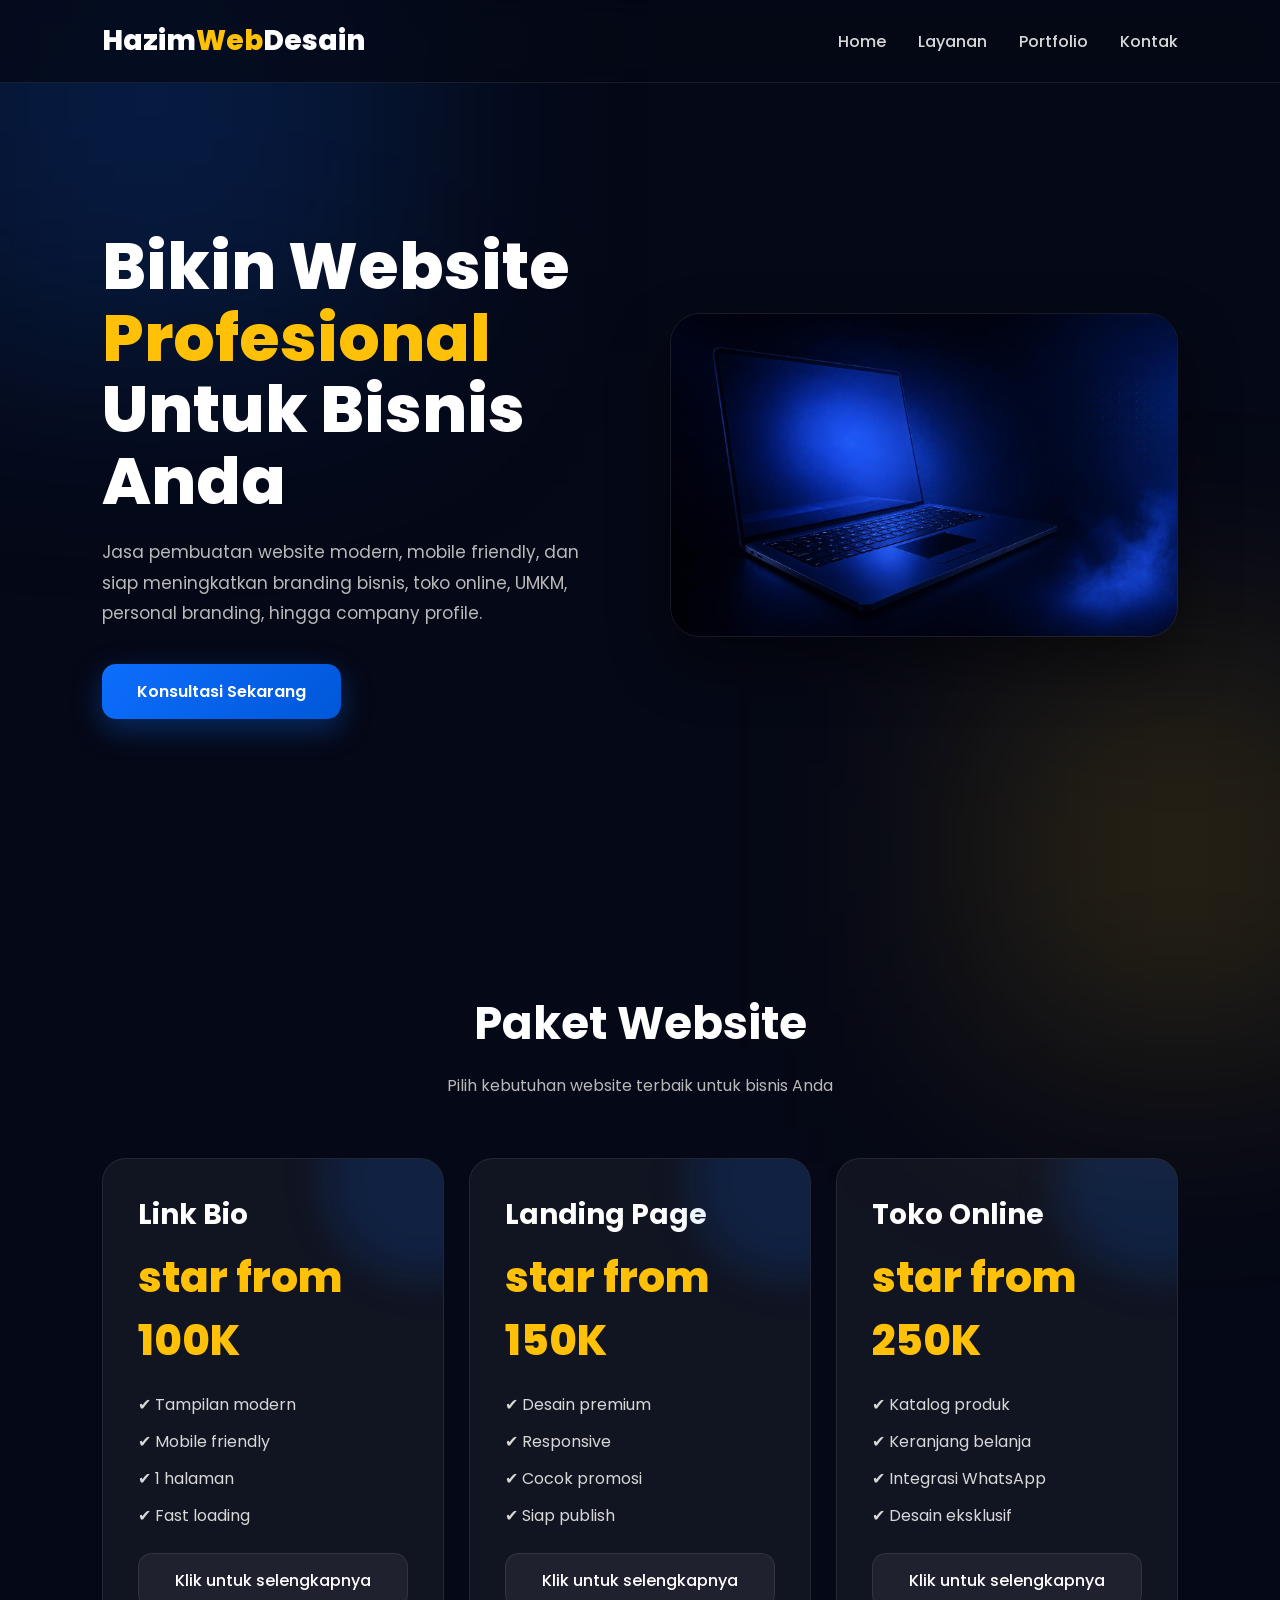
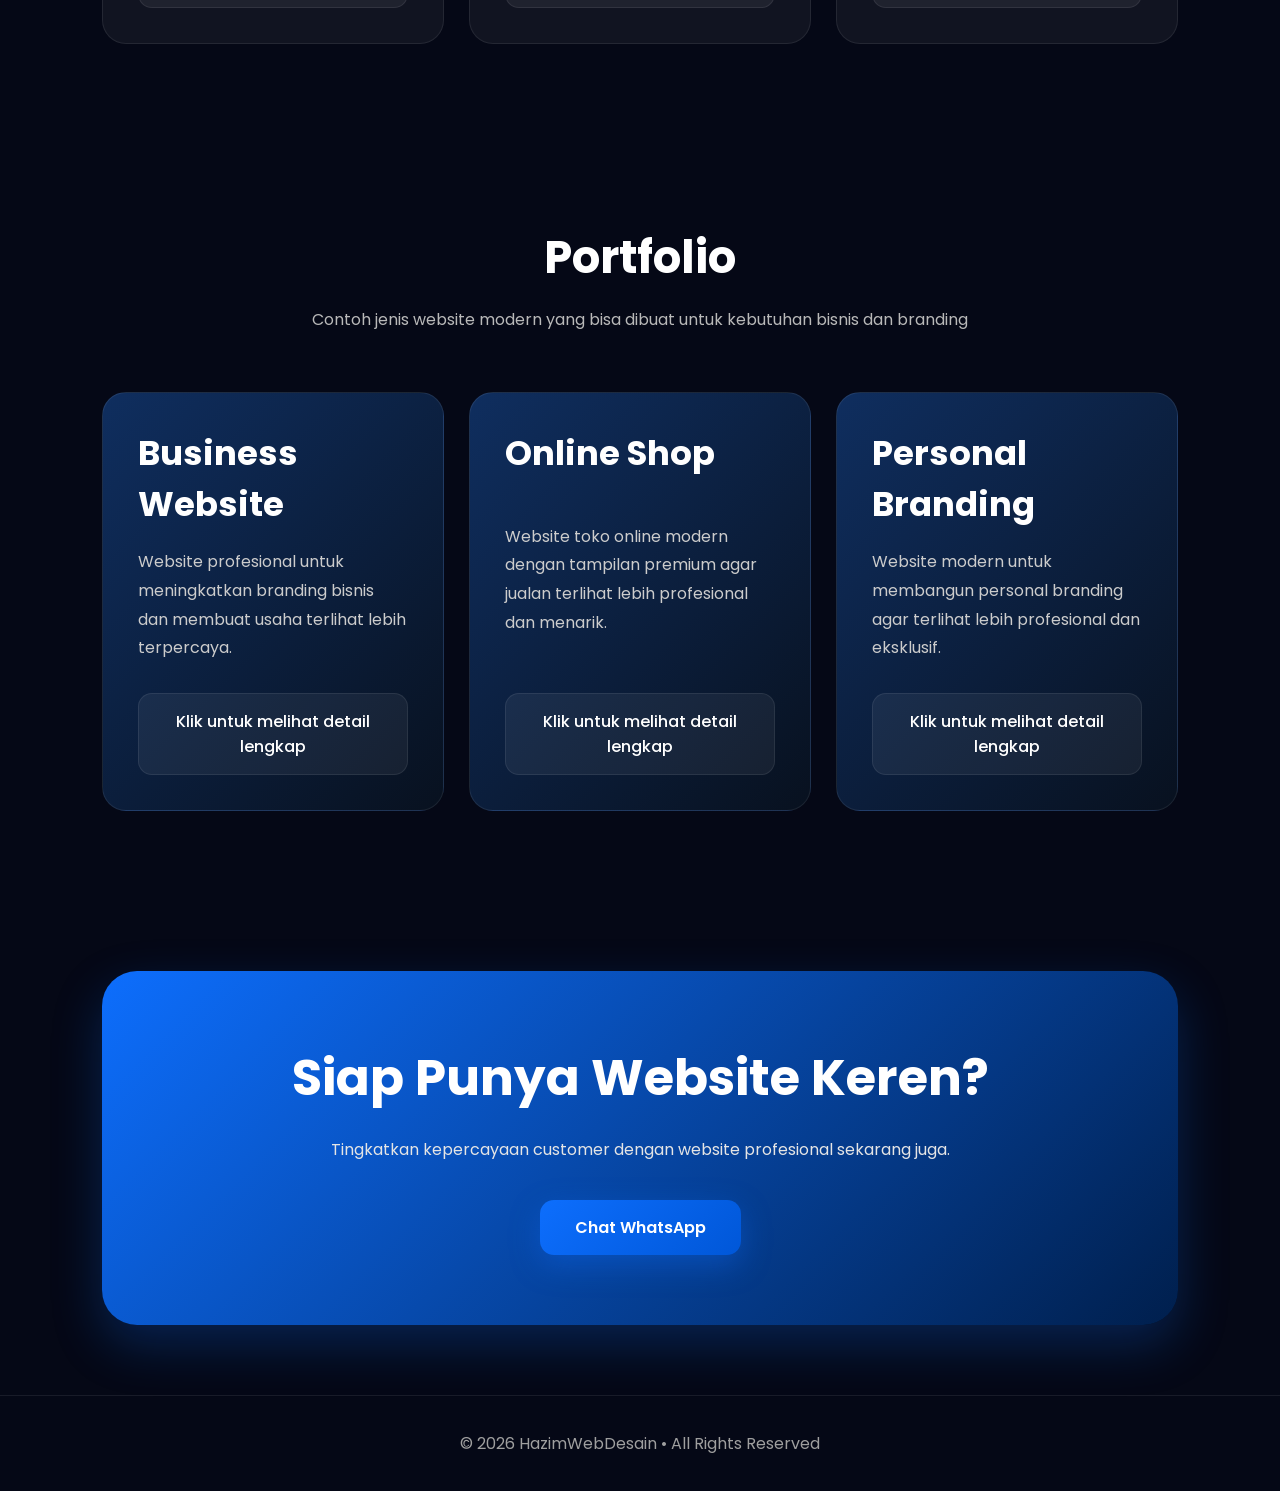
==== home.html @ 8bc40816 "Rename index.html to home.html" ====
<!DOCTYPE html>
<html lang="id">
<head>
  <meta charset="UTF-8">
  <meta name="viewport" content="width=device-width, initial-scale=1.0">
  <title>Hazim Web Desain</title>

  <link rel="preconnect" href="https://fonts.googleapis.com">
  <link href="https://fonts.googleapis.com/css2?family=Poppins:wght@300;400;500;600;700;800&display=swap" rel="stylesheet">

  <style>

    *{
      margin:0;
      padding:0;
      box-sizing:border-box;
      font-family:'Poppins',sans-serif;
      scroll-behavior:smooth;
    }

    body{
      background:#050816;
      color:white;
      overflow-x:hidden;
    }

    body::before{
      content:'';
      position:fixed;
      width:500px;
      height:500px;
      background:#0d6efd30;
      filter:blur(120px);
      top:-150px;
      left:-100px;
      z-index:-1;
    }

    body::after{
      content:'';
      position:fixed;
      width:400px;
      height:400px;
      background:#ffc10725;
      filter:blur(120px);
      bottom:-150px;
      right:-100px;
      z-index:-1;
    }

    header{
      width:100%;
      padding:20px 8%;
      display:flex;
      justify-content:space-between;
      align-items:center;
      position:fixed;
      top:0;
      left:0;
      background:rgba(5,8,22,.75);
      backdrop-filter:blur(12px);
      border-bottom:1px solid rgba(255,255,255,.08);
      z-index:999;
    }

    .logo{
      font-size:28px;
      font-weight:800;
      color:white;
    }

    .logo span{
      color:#ffc107;
    }

    nav a{
      color:#d8d8d8;
      text-decoration:none;
      margin-left:28px;
      font-weight:500;
      transition:.3s;
    }

    nav a:hover{
      color:#ffc107;
    }

    .hero{
      min-height:100vh;
      display:flex;
      align-items:center;
      justify-content:space-between;
      padding:130px 8% 80px;
      gap:60px;
      flex-wrap:wrap;
    }

    .hero-text{
      flex:1;
      min-width:300px;
    }

    .hero-text h1{
      font-size:65px;
      line-height:1.1;
      margin-bottom:20px;
      font-weight:800;
    }

    .hero-text h1 span{
      color:#ffc107;
    }

    .hero-text p{
      color:#b9b9b9;
      font-size:17px;
      line-height:1.8;
      margin-bottom:35px;
      max-width:650px;
    }

    .btn{
      display:inline-block;
      padding:15px 35px;
      background:linear-gradient(135deg,#0d6efd,#0057d8);
      border-radius:14px;
      color:white;
      text-decoration:none;
      font-weight:600;
      transition:.3s;
      box-shadow:0 10px 30px rgba(13,110,253,.35);
    }

    .btn:hover{
      transform:translateY(-4px);
    }

    .hero-image{
      flex:1;
      min-width:300px;
      display:flex;
      justify-content:center;
    }

    .hero-photo{
      width:100%;
      display:flex;
      justify-content:center;
    }

    .hero-photo img{
      width:100%;
      max-width:520px;
      border-radius:30px;
      object-fit:cover;
      box-shadow:0 25px 60px rgba(0,0,0,.45);
      border:1px solid rgba(255,255,255,.08);
      transition:.4s;
    }

    .hero-photo img:hover{
      transform:translateY(-8px) scale(1.02);
    }

    section{
      padding:90px 8%;
    }

    .section-title{
      text-align:center;
      margin-bottom:60px;
    }

    .section-title h2{
      font-size:45px;
      margin-bottom:15px;
    }

    .section-title p{
      color:#b9b9b9;
    }

    .cards{
      display:grid;
      grid-template-columns:repeat(auto-fit,minmax(260px,1fr));
      gap:25px;
    }

    .card{
      background:rgba(255,255,255,.05);
      border:1px solid rgba(255,255,255,.08);
      border-radius:24px;
      padding:35px;
      transition:.3s;
      position:relative;
      overflow:hidden;
    }

    .card::before{
      content:'';
      position:absolute;
      width:200px;
      height:200px;
      background:#0d6efd25;
      border-radius:50%;
      top:-80px;
      right:-80px;
      filter:blur(20px);
    }

    .card:hover{
      transform:translateY(-8px);
      border-color:#0d6efd;
    }

    .card h3{
      font-size:28px;
      margin-bottom:10px;
    }

    .price{
      font-size:42px;
      color:#ffc107;
      font-weight:800;
      margin-bottom:20px;
    }

    .card ul{
      list-style:none;
    }

    .card ul li{
      margin-bottom:12px;
      color:#d8d8d8;
    }

    .detail-btn{
      margin-top:25px;
      padding:14px;
      text-align:center;
      border-radius:14px;
      background:rgba(255,255,255,.06);
      border:1px solid rgba(255,255,255,.08);
      color:#ffffff;
      cursor:pointer;
      transition:.3s;
      font-weight:500;
    }

    .detail-btn:hover{
      background:#0d6efd;
      transform:translateY(-3px);
    }

    .portfolio{
      display:grid;
      grid-template-columns:repeat(auto-fit,minmax(320px,1fr));
      gap:25px;
    }

    .portfolio-box{
      border-radius:24px;
      overflow:hidden;
      background:linear-gradient(135deg,#0f2e5f,#08111f);
      border:1px solid rgba(255,255,255,.08);
      position:relative;
      padding:35px;
      transition:.3s;
      cursor:pointer;
    }

    .portfolio-box:hover{
      transform:translateY(-8px);
      border-color:#0d6efd;
    }

    .portfolio-box h3{
      font-size:34px;
      margin-bottom:18px;
    }

    .portfolio-box p{
      color:#ccc;
      line-height:1.8;
      font-size:16px;
    }

    .big-box{
      min-height:340px;
      display:flex;
      flex-direction:column;
      justify-content:space-between;
    }

    .detail-portfolio{
      margin-top:30px;
      padding:15px;
      border-radius:14px;
      background:rgba(255,255,255,.06);
      border:1px solid rgba(255,255,255,.08);
      text-align:center;
      transition:.3s;
      font-weight:500;
    }

    .portfolio-box:hover .detail-portfolio{
      background:#0d6efd;
    }

    .cta{
      text-align:center;
      background:linear-gradient(135deg,#0d6efd,#001f4d);
      border-radius:35px;
      padding:70px 30px;
      margin:70px 8%;
      box-shadow:0 20px 50px rgba(13,110,253,.25);
    }

    .cta h2{
      font-size:50px;
      margin-bottom:20px;
    }

    .cta p{
      color:#e5e5e5;
      margin-bottom:35px;
      line-height:1.8;
    }

    footer{
      padding:35px 8%;
      text-align:center;
      border-top:1px solid rgba(255,255,255,.08);
      color:#9f9f9f;
    }

    /* POPUP */

    .popup{
      position:fixed;
      top:0;
      left:0;
      width:100%;
      height:100%;
      background:rgba(0,0,0,.45);
      backdrop-filter:blur(10px);
      display:none;
      align-items:center;
      justify-content:center;
      padding:20px;
      z-index:99999;
    }

    .popup-box{
      width:100%;
      max-width:650px;
      background:#08111f;
      border:1px solid rgba(255,255,255,.08);
      border-radius:30px;
      padding:40px;
      position:relative;
      animation:popupShow .3s ease;
      max-height:85vh;
      overflow-y:auto;
    }

    @keyframes popupShow{
      from{
        opacity:0;
        transform:scale(.8);
      }

      to{
        opacity:1;
        transform:scale(1);
      }
    }

    .popup-box h2{
      font-size:38px;
      margin-bottom:20px;
    }

    .popup-box p{
      color:#d6d6d6;
      line-height:2;
      margin-bottom:35px;
      white-space:pre-line;
    }

    .close-popup{
      position:absolute;
      top:18px;
      right:25px;
      font-size:35px;
      cursor:pointer;
      color:white;
    }

    @media(max-width:900px){

      .hero{
        padding-top:120px;
      }

      .hero-text h1{
        font-size:48px;
      }

      nav{
        display:none;
      }

      .cta h2{
        font-size:35px;
      }

    }

  </style>
</head>

<body>

<header>

  <div class="logo">
    Hazim<span>Web</span>Desain
  </div>

  <nav>
    <a href="#">Home</a>
    <a href="#layanan">Layanan</a>
    <a href="#portfolio">Portfolio</a>
    <a href="#contact">Kontak</a>
  </nav>

</header>

<section class="hero">

  <div class="hero-text">

    <h1>
      Bikin Website <span>Profesional</span> Untuk Bisnis Anda
    </h1>

    <p>
      Jasa pembuatan website modern, mobile friendly,
      dan siap meningkatkan branding bisnis, toko online,
      UMKM, personal branding, hingga company profile.
    </p>

    <a href="https://wa.me/6287841232441" class="btn">
      Konsultasi Sekarang
    </a>

  </div>

  <div class="hero-image">

    <div class="hero-photo">

      <img src="gambar2.jpg">

    </div>

  </div>

</section>

<section id="layanan">

  <div class="section-title">
    <h2>Paket Website</h2>
    <p>Pilih kebutuhan website terbaik untuk bisnis Anda</p>
  </div>

  <div class="cards">

    <div class="card">
      <h3>Link Bio</h3>
      <div class="price">star from 100K</div>

      <ul>
        <li>✔ Tampilan modern</li>
        <li>✔ Mobile friendly</li>
        <li>✔ 1 halaman</li>
        <li>✔ Fast loading</li>
      </ul>

      <div 
        class="detail-btn"
        onclick="openPackage(
          'Paket Link Bio',
          'Paket ini cocok untuk content creator, jualan online, dan personal branding.\n\nYang didapatkan:\n✔ Website premium modern\n✔ Integrasi WhatsApp\n✔ Tombol sosial media\n✔ Responsive semua perangkat\n✔ Desain clean profesional\n✔ Siap digunakan untuk promosi'
        )"
      >
        Klik untuk selengkapnya
      </div>

    </div>

    <div class="card">
      <h3>Landing Page</h3>
      <div class="price">star from 150K</div>

      <ul>
        <li>✔ Desain premium</li>
        <li>✔ Responsive</li>
        <li>✔ Cocok promosi</li>
        <li>✔ Siap publish</li>
      </ul>

      <div 
        class="detail-btn"
        onclick="openPackage(
          'Paket Landing Page',
          'Landing page profesional untuk promosi bisnis maupun jasa.\n\nYang didapatkan:\n✔ Desain eksklusif\n✔ Animasi modern\n✔ Tombol WhatsApp langsung\n✔ Responsive mobile\n✔ Tampilan premium\n✔ Cocok meningkatkan branding'
        )"
      >
        Klik untuk selengkapnya
      </div>

    </div>

    <div class="card">
      <h3>Toko Online</h3>
      <div class="price">star from 250K</div>

      <ul>
        <li>✔ Katalog produk</li>
        <li>✔ Keranjang belanja</li>
        <li>✔ Integrasi WhatsApp</li>
        <li>✔ Desain eksklusif</li>
      </ul>

      <div 
        class="detail-btn"
        onclick="openPackage(
          'Paket Toko Online',
          'Website toko online modern untuk meningkatkan penjualan bisnis.\n\nYang didapatkan:\n✔ Katalog produk premium\n✔ Keranjang belanja\n✔ Integrasi WhatsApp\n✔ Mobile friendly\n✔ Tampilan profesional\n✔ Cocok untuk semua jenis jualan'
        )"
      >
        Klik untuk selengkapnya
      </div>

    </div>

  </div>

</section>

<section id="portfolio">

  <div class="section-title">
    <h2>Portfolio</h2>
    <p>Contoh jenis website modern yang bisa dibuat untuk kebutuhan bisnis dan branding</p>
  </div>

  <div class="portfolio">

    <div 
      class="portfolio-box big-box"
      onclick="openPopup(
        'Business Website',
        'Business Website adalah website profesional untuk perusahaan, UMKM, jasa, maupun bisnis pribadi agar terlihat lebih terpercaya dan modern di mata customer.\n\nYang didapatkan:\n✔ Tampilan premium dan elegan\n✔ Halaman profil bisnis profesional\n✔ Informasi layanan lengkap\n✔ Tombol WhatsApp langsung\n✔ Mobile friendly semua perangkat\n✔ Loading cepat dan modern\n✔ Meningkatkan branding bisnis\n✔ Membuat bisnis terlihat lebih terpercaya\n\nCocok untuk:\n• Jasa\n• UMKM\n• Perusahaan\n• Agency\n• Freelancer profesional'
      )"
    >
      <h3>Business Website</h3>

      <p>
        Website profesional untuk meningkatkan branding bisnis dan membuat usaha terlihat lebih terpercaya.
      </p>

      <div class="detail-portfolio">
        Klik untuk melihat detail lengkap
      </div>

    </div>

    <div 
      class="portfolio-box big-box"
      onclick="openPopup(
        'Online Shop',
        'Online Shop Website adalah website toko online modern untuk menjual produk secara profesional langsung melalui website sendiri.\n\nYang didapatkan:\n✔ Katalog produk modern\n✔ Tampilan premium dan elegan\n✔ Integrasi WhatsApp otomatis\n✔ Halaman detail produk\n✔ Mobile friendly\n✔ Desain profesional\n✔ Keranjang belanja modern\n✔ Tampilan lebih meyakinkan dibanding jualan biasa\n✔ Cocok untuk meningkatkan penjualan online\n\nCocok untuk:\n• Fashion\n• Skincare\n• Elektronik\n• Makanan\n• Produk digital\n• Semua jenis jualan online'
      )"
    >
      <h3>Online Shop</h3>

      <p>
        Website toko online modern dengan tampilan premium agar jualan terlihat lebih profesional dan menarik.
      </p>

      <div class="detail-portfolio">
        Klik untuk melihat detail lengkap
      </div>

    </div>

    <div 
      class="portfolio-box big-box"
      onclick="openPopup(
        'Personal Branding',
        'Personal Branding Website adalah website khusus untuk membangun identitas profesional dan meningkatkan kepercayaan audience atau client.\n\nYang didapatkan:\n✔ Desain aesthetic modern\n✔ Profil profesional premium\n✔ Showcase skill dan karya\n✔ Integrasi sosial media\n✔ Tampilan clean dan elegan\n✔ Responsive semua perangkat\n✔ Tombol kontak langsung\n✔ Meningkatkan personal branding\n✔ Membantu terlihat lebih profesional\n\nCocok untuk:\n• Content Creator\n• Freelancer\n• Influencer\n• Editor\n• Designer\n• Programmer\n• Public figure'
      )"
    >
      <h3>Personal Branding</h3>

      <p>
        Website modern untuk membangun personal branding agar terlihat lebih profesional dan eksklusif.
      </p>

      <div class="detail-portfolio">
        Klik untuk melihat detail lengkap
      </div>

    </div>

  </div>

</section>

<div class="cta" id="contact">

  <h2>Siap Punya Website Keren?</h2>

  <p>
    Tingkatkan kepercayaan customer dengan website profesional sekarang juga.
  </p>

  <a href="https://wa.me/6287841232441" class="btn">
    Chat WhatsApp
  </a>

</div>

<footer>
  © 2026 HazimWebDesain • All Rights Reserved
</footer>

<!-- POPUP -->

<div class="popup" id="popup">

  <div class="popup-box">

    <span class="close-popup" onclick="closePopup()">&times;</span>

    <h2 id="popup-title"></h2>

    <p id="popup-text"></p>

    <a 
      id="popup-btn"
      href="#"
      target="_blank"
      class="btn"
    >
      Chat Sekarang
    </a>

  </div>

</div>

<!-- MUSIK -->

<audio autoplay loop>
  <source src="https://files.catbox.moe/8q6m6m.mp3" type="audio/mp3">
</audio>

<!-- SCRIPT -->

<script>

  const popup = document.getElementById("popup");
  const popupTitle = document.getElementById("popup-title");
  const popupText = document.getElementById("popup-text");
  const popupBtn = document.getElementById("popup-btn");

  function openPopup(title, text){

    popup.style.display = "flex";

    popupTitle.innerText = title;
    popupText.innerText = text;

    popupBtn.href =
      "https://wa.me/6287841232441?text=Halo,%20saya%20ingin%20bertanya%20tentang%20website.";

  }

  function openPackage(title, text){

    popup.style.display = "flex";

    popupTitle.innerText = title;
    popupText.innerText = text;

    popupBtn.href =
      "https://wa.me/6287841232441?text=Halo,%20saya%20ingin%20bertanya%20tentang%20paket%20website.";

  }

  function closePopup(){
    popup.style.display = "none";
  }

</script>

</body>
</html>
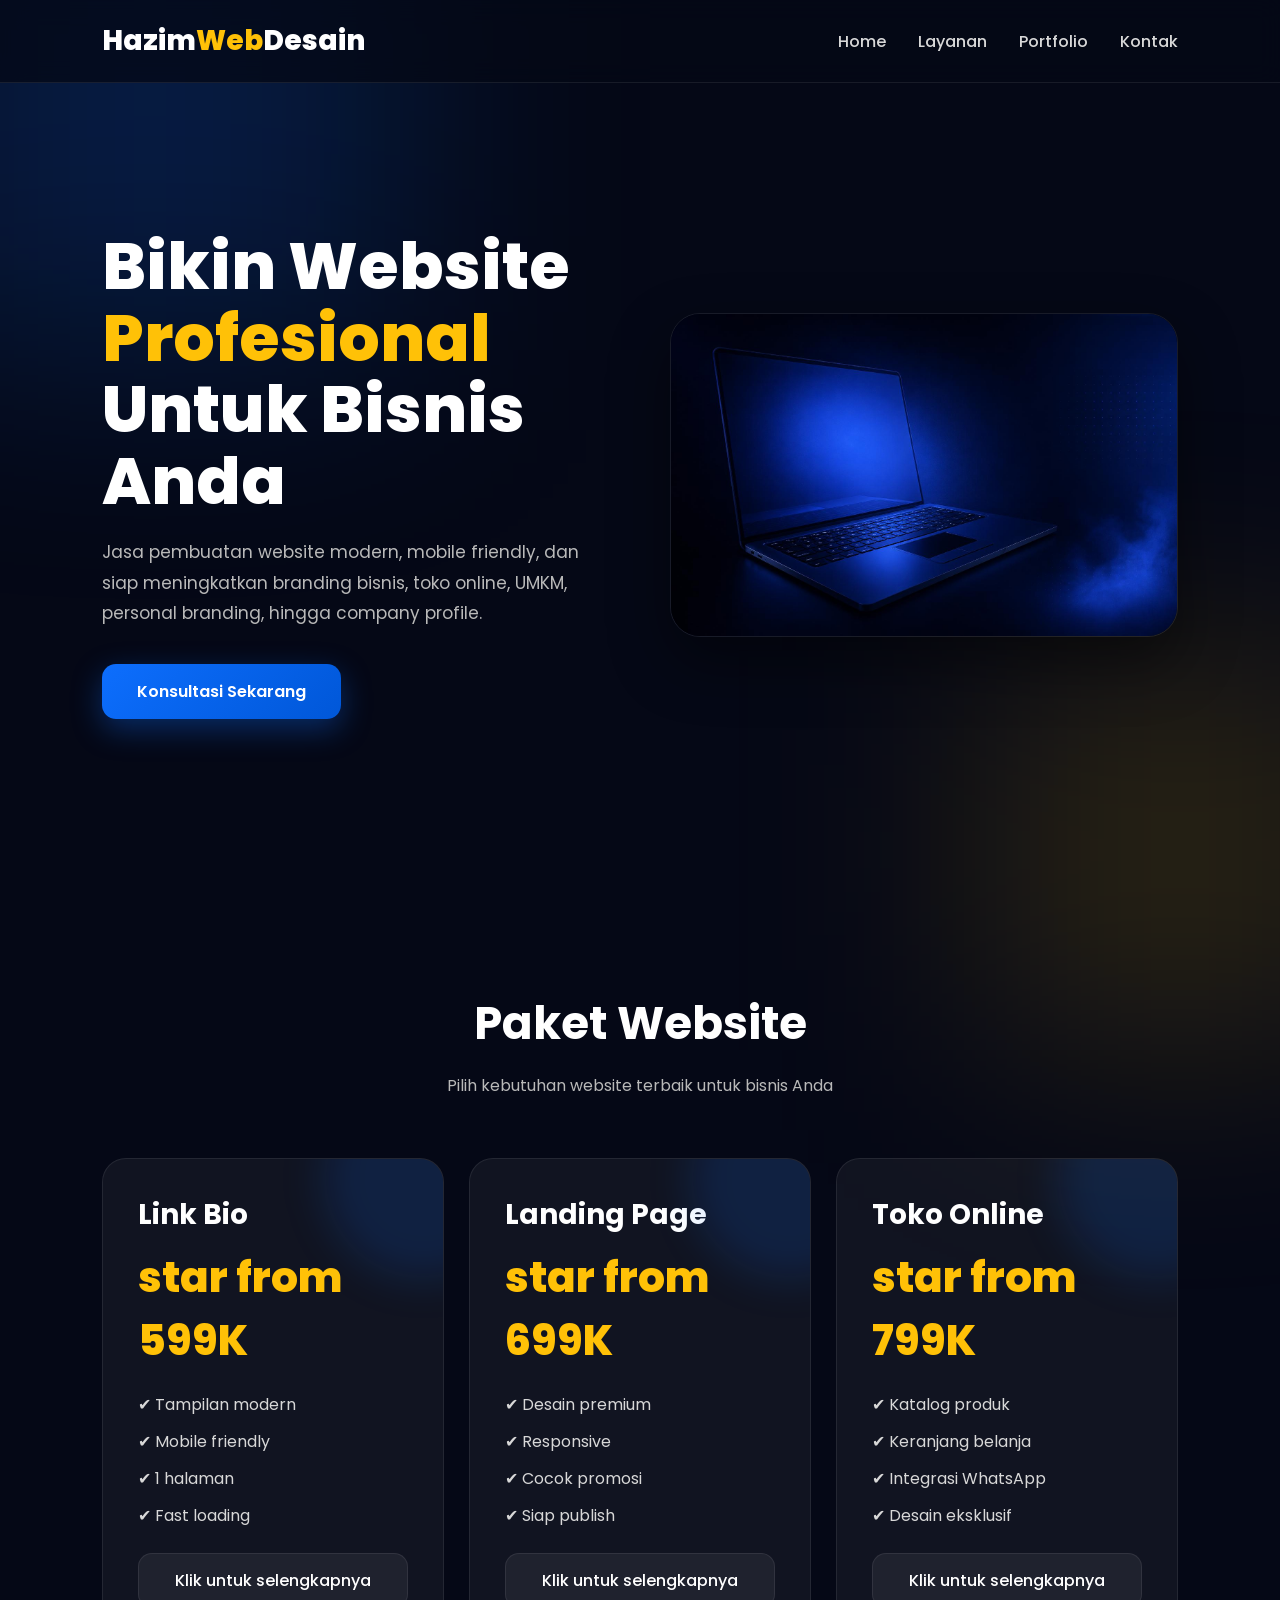
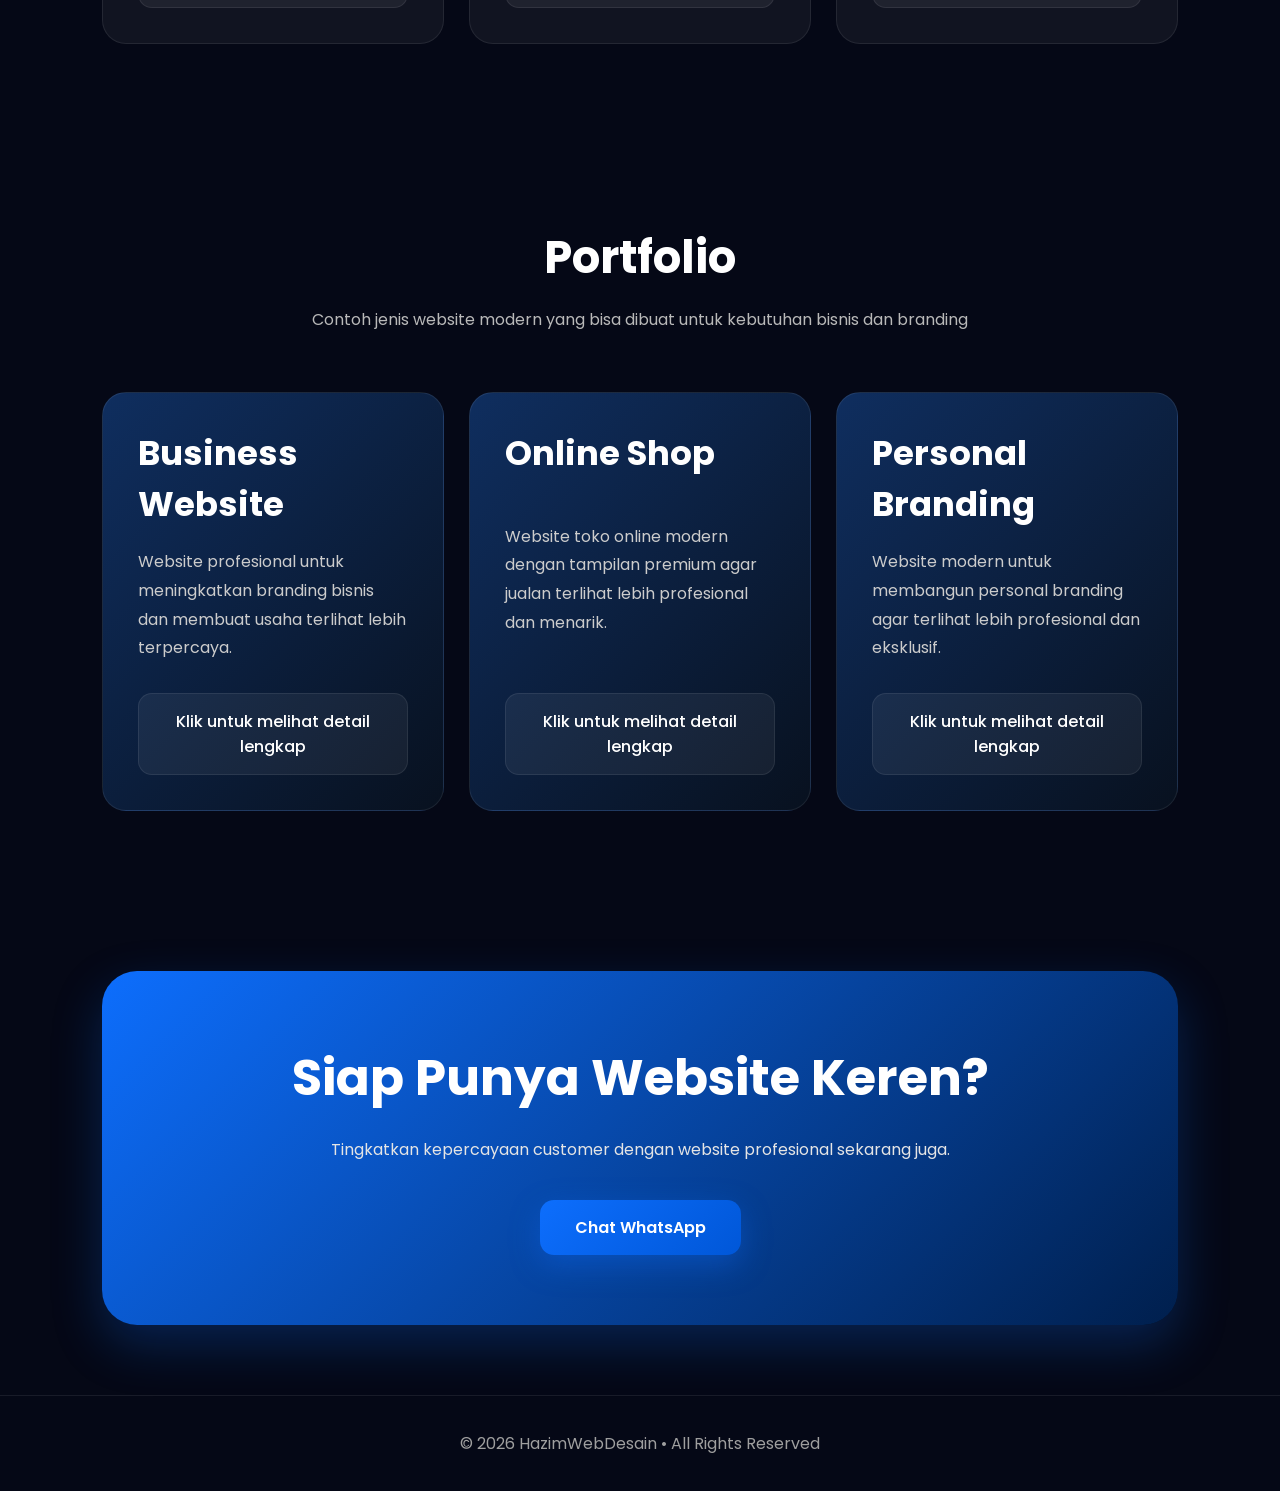
==== commit f2c5a91e: "Update home.html" ====
--- a/home.html
+++ b/home.html
@@ -480,7 +480,7 @@
 
     <div class="card">
       <h3>Link Bio</h3>
-      <div class="price">star from 100K</div>
+      <div class="price">star from 599K</div>
 
       <ul>
         <li>✔ Tampilan modern</li>
@@ -503,7 +503,7 @@
 
     <div class="card">
       <h3>Landing Page</h3>
-      <div class="price">star from 150K</div>
+      <div class="price">star from 699K</div>
 
       <ul>
         <li>✔ Desain premium</li>
@@ -526,7 +526,7 @@
 
     <div class="card">
       <h3>Toko Online</h3>
-      <div class="price">star from 250K</div>
+      <div class="price">star from 799K</div>
 
       <ul>
         <li>✔ Katalog produk</li>
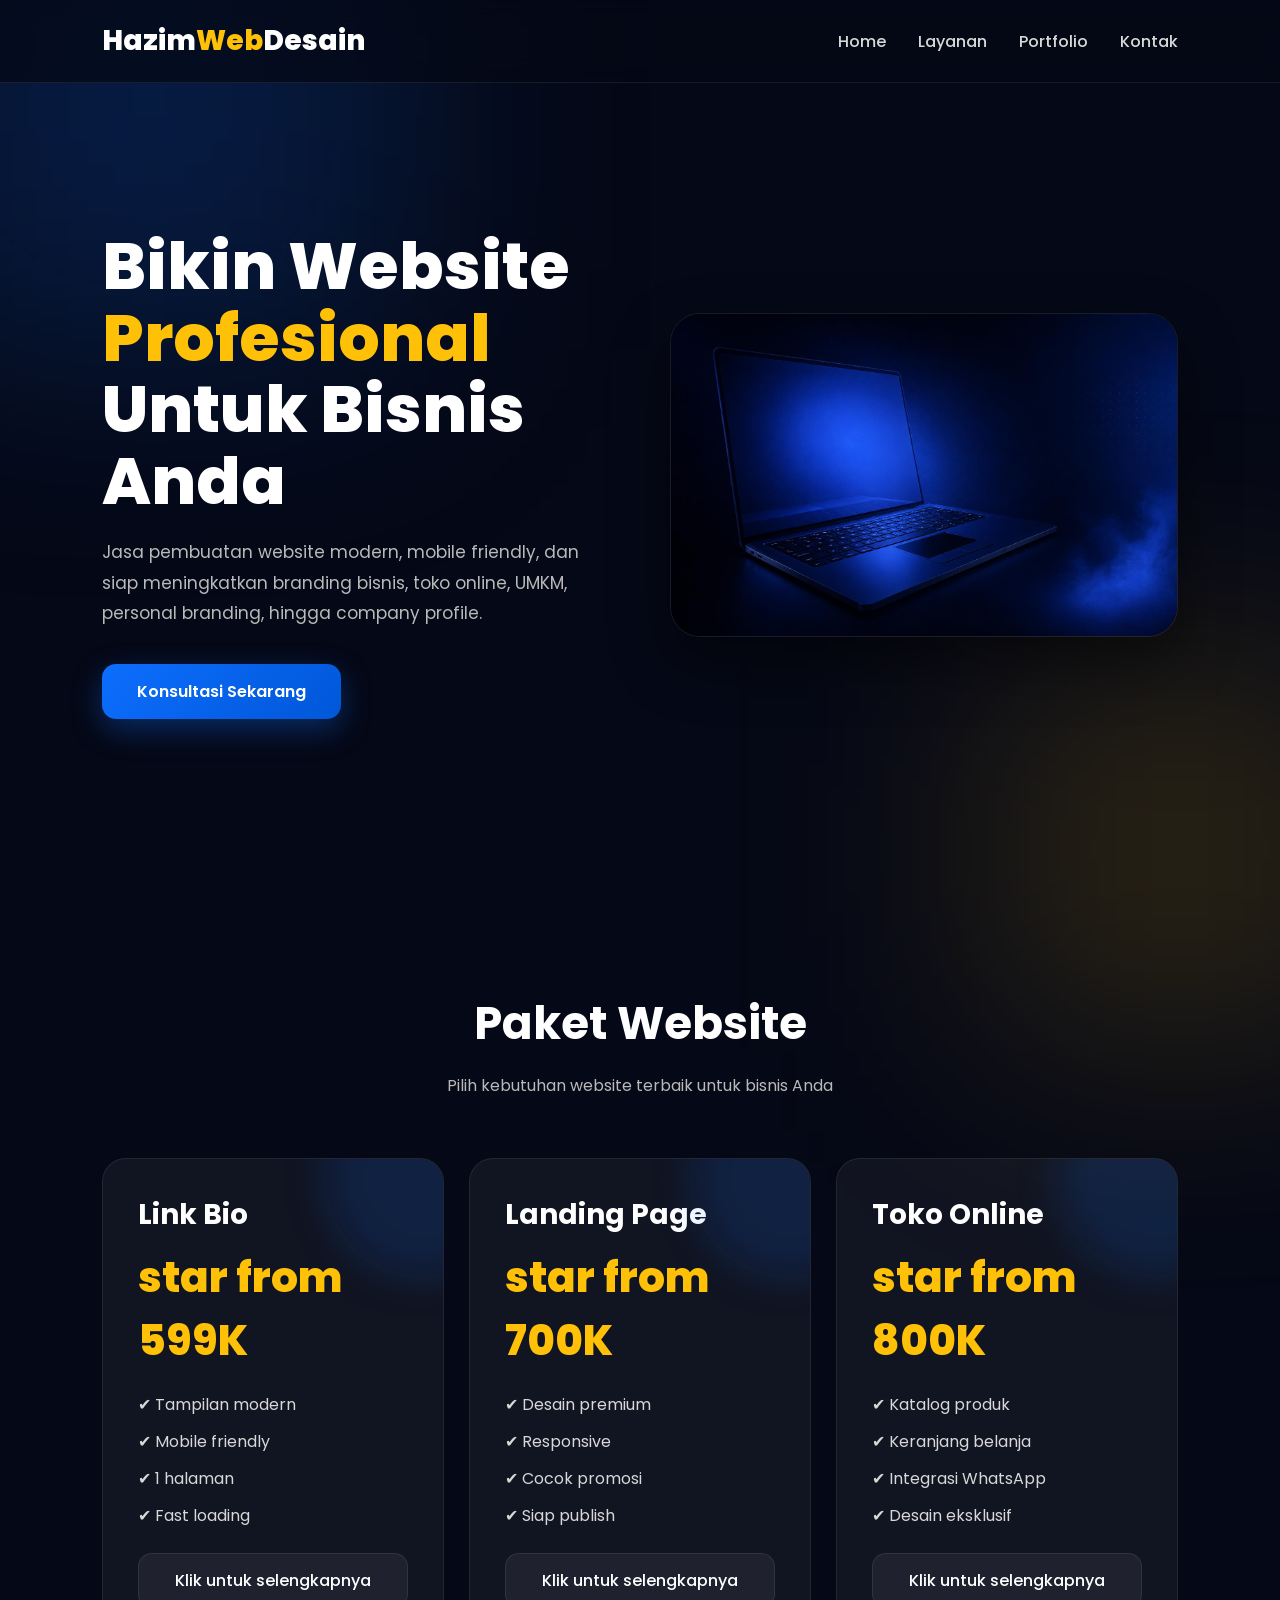
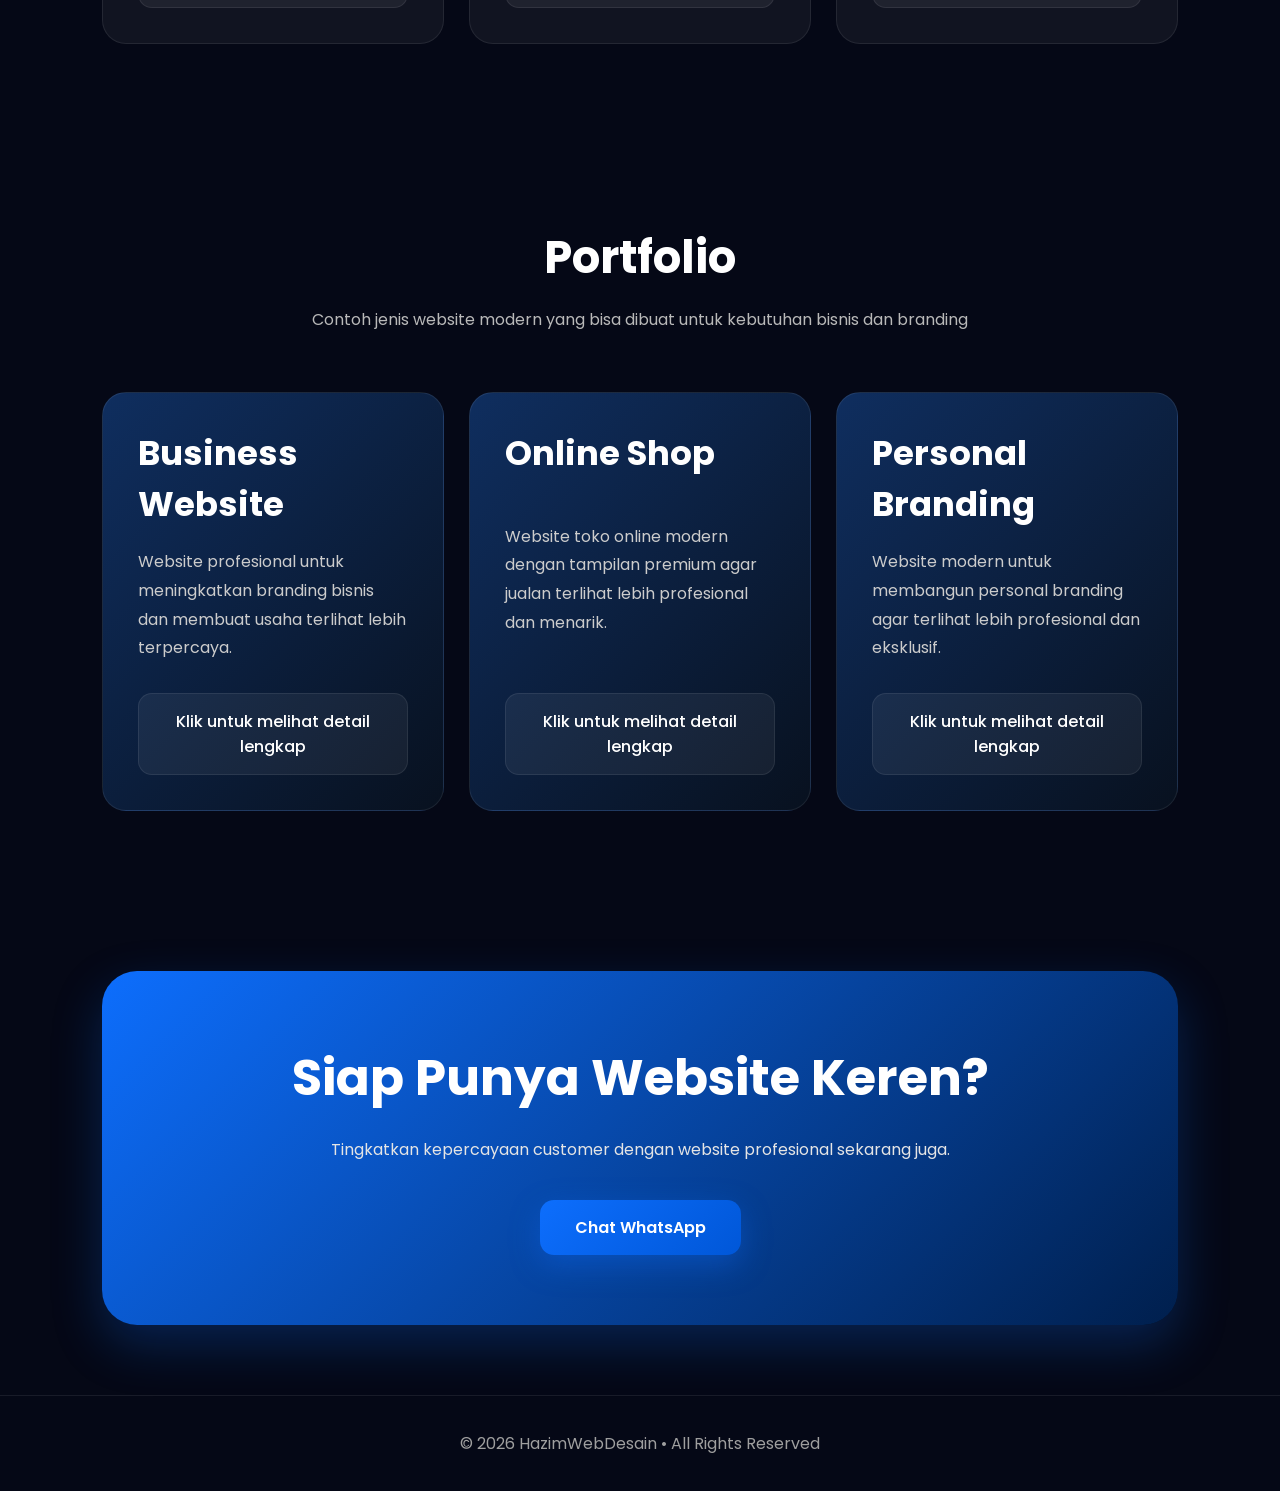
==== commit 4d15a0a6: "Update home.html" ====
--- a/home.html
+++ b/home.html
@@ -503,7 +503,7 @@
 
     <div class="card">
       <h3>Landing Page</h3>
-      <div class="price">star from 699K</div>
+      <div class="price">star from 700K</div>
 
       <ul>
         <li>✔ Desain premium</li>
@@ -526,7 +526,7 @@
 
     <div class="card">
       <h3>Toko Online</h3>
-      <div class="price">star from 799K</div>
+      <div class="price">star from 800K</div>
 
       <ul>
         <li>✔ Katalog produk</li>
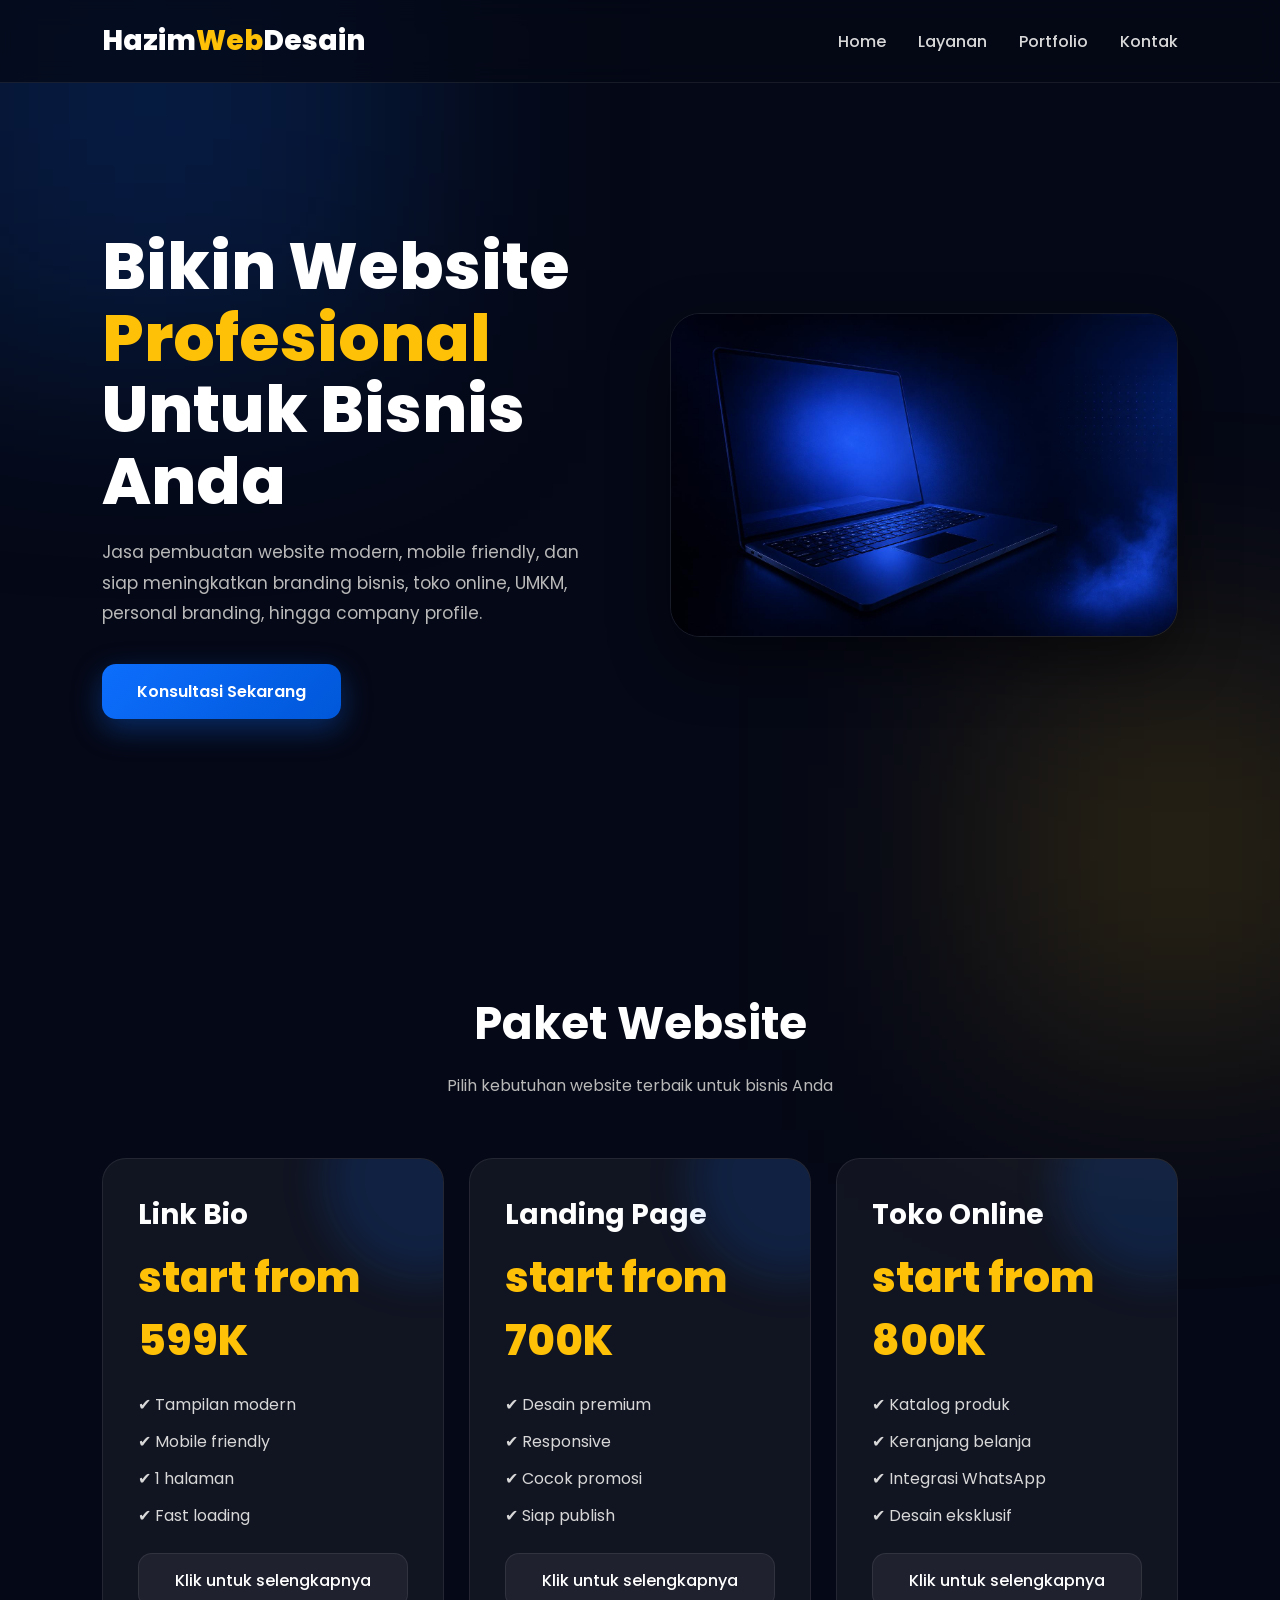
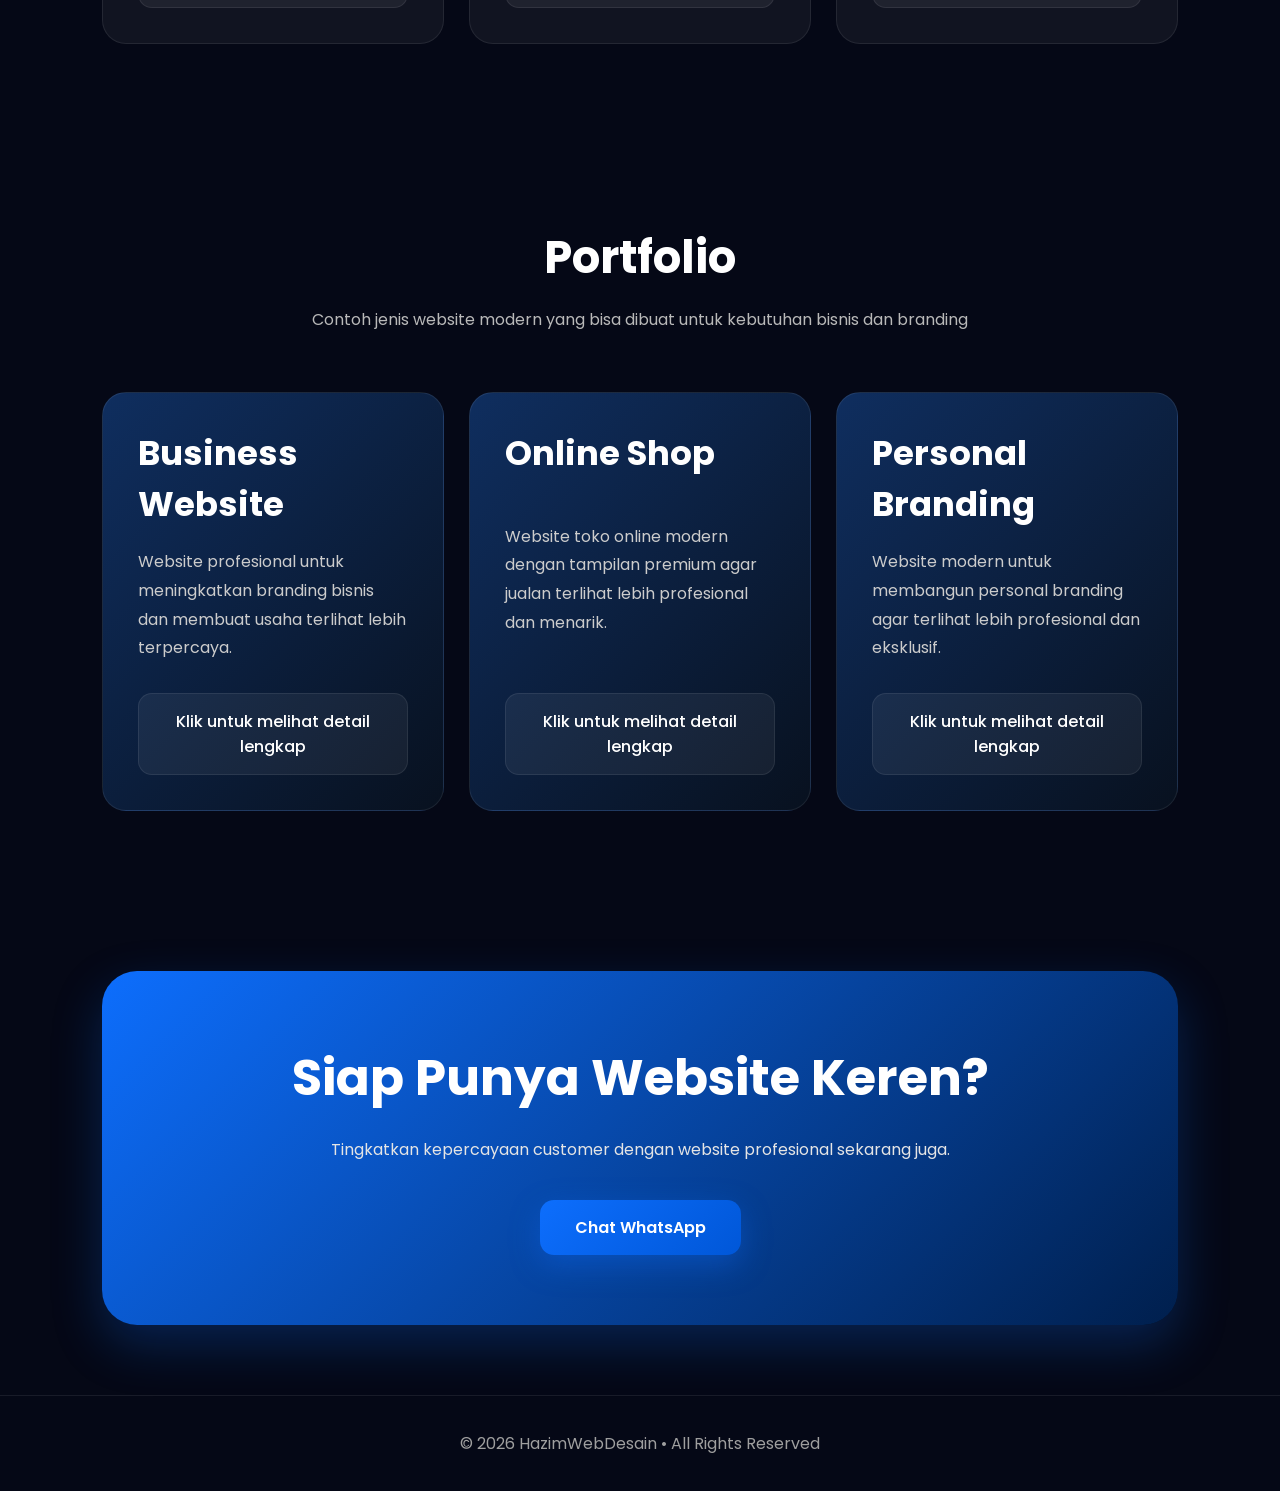
==== commit dfd73cde: "Update home.html" ====
--- a/home.html
+++ b/home.html
@@ -480,7 +480,7 @@
 
     <div class="card">
       <h3>Link Bio</h3>
-      <div class="price">star from 599K</div>
+      <div class="price">start from 599K</div>
 
       <ul>
         <li>✔ Tampilan modern</li>
@@ -503,7 +503,7 @@
 
     <div class="card">
       <h3>Landing Page</h3>
-      <div class="price">star from 700K</div>
+      <div class="price">start from 700K</div>
 
       <ul>
         <li>✔ Desain premium</li>
@@ -526,7 +526,7 @@
 
     <div class="card">
       <h3>Toko Online</h3>
-      <div class="price">star from 800K</div>
+      <div class="price">start from 800K</div>
 
       <ul>
         <li>✔ Katalog produk</li>
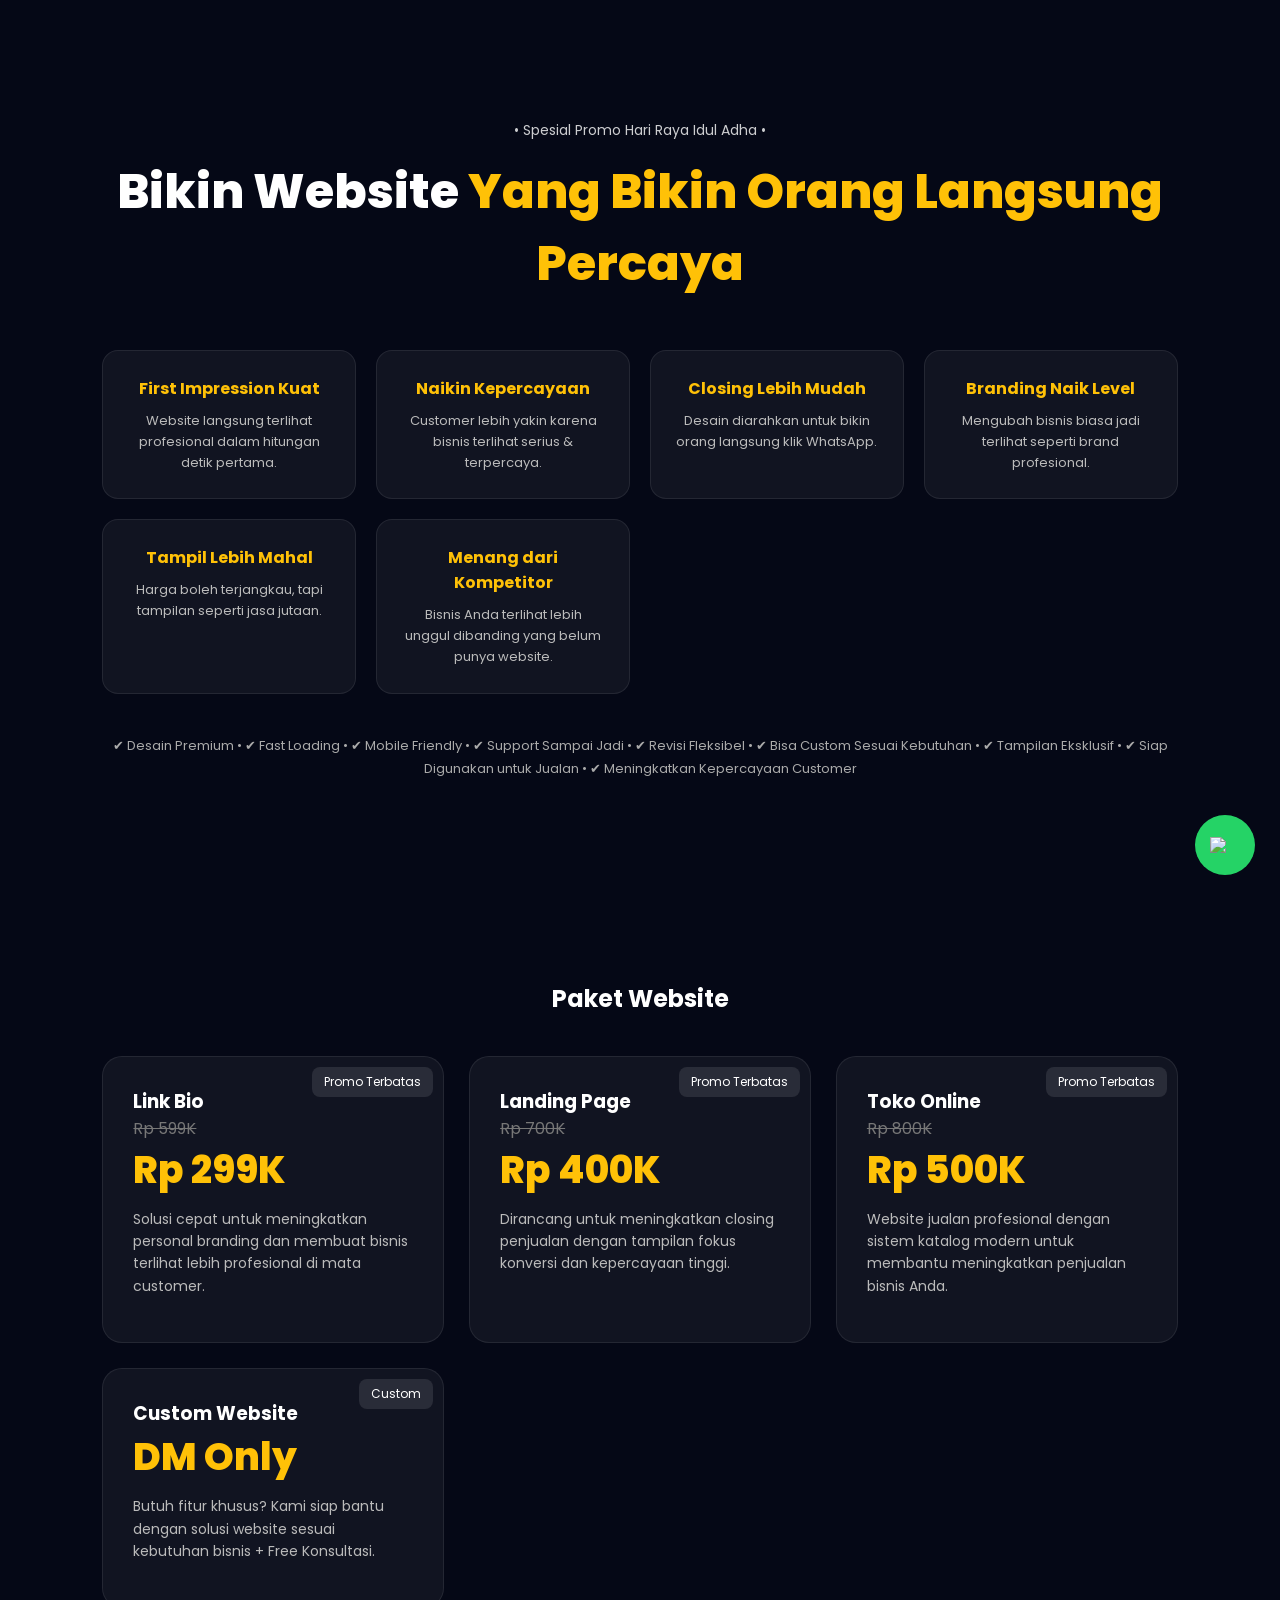
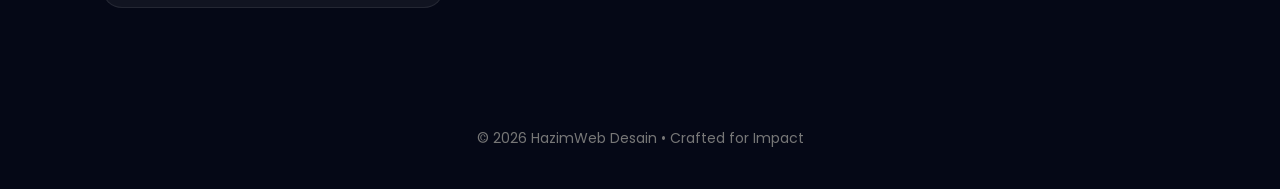
==== commit 0f1a17a6: "Update home.html" ====
--- a/home.html
+++ b/home.html
@@ -1,712 +1,287 @@
 <!DOCTYPE html>
 <html lang="id">
 <head>
-  <meta charset="UTF-8">
-  <meta name="viewport" content="width=device-width, initial-scale=1.0">
-  <title>Hazim Web Desain</title>
-
-  <link rel="preconnect" href="https://fonts.googleapis.com">
-  <link href="https://fonts.googleapis.com/css2?family=Poppins:wght@300;400;500;600;700;800&display=swap" rel="stylesheet">
-
-  <style>
-
-    *{
-      margin:0;
-      padding:0;
-      box-sizing:border-box;
-      font-family:'Poppins',sans-serif;
-      scroll-behavior:smooth;
-    }
-
-    body{
-      background:#050816;
-      color:white;
-      overflow-x:hidden;
-    }
-
-    body::before{
-      content:'';
-      position:fixed;
-      width:500px;
-      height:500px;
-      background:#0d6efd30;
-      filter:blur(120px);
-      top:-150px;
-      left:-100px;
-      z-index:-1;
-    }
-
-    body::after{
-      content:'';
-      position:fixed;
-      width:400px;
-      height:400px;
-      background:#ffc10725;
-      filter:blur(120px);
-      bottom:-150px;
-      right:-100px;
-      z-index:-1;
-    }
-
-    header{
-      width:100%;
-      padding:20px 8%;
-      display:flex;
-      justify-content:space-between;
-      align-items:center;
-      position:fixed;
-      top:0;
-      left:0;
-      background:rgba(5,8,22,.75);
-      backdrop-filter:blur(12px);
-      border-bottom:1px solid rgba(255,255,255,.08);
-      z-index:999;
-    }
-
-    .logo{
-      font-size:28px;
-      font-weight:800;
-      color:white;
-    }
-
-    .logo span{
-      color:#ffc107;
-    }
-
-    nav a{
-      color:#d8d8d8;
-      text-decoration:none;
-      margin-left:28px;
-      font-weight:500;
-      transition:.3s;
-    }
-
-    nav a:hover{
-      color:#ffc107;
-    }
-
-    .hero{
-      min-height:100vh;
-      display:flex;
-      align-items:center;
-      justify-content:space-between;
-      padding:130px 8% 80px;
-      gap:60px;
-      flex-wrap:wrap;
-    }
-
-    .hero-text{
-      flex:1;
-      min-width:300px;
-    }
-
-    .hero-text h1{
-      font-size:65px;
-      line-height:1.1;
-      margin-bottom:20px;
-      font-weight:800;
-    }
-
-    .hero-text h1 span{
-      color:#ffc107;
-    }
-
-    .hero-text p{
-      color:#b9b9b9;
-      font-size:17px;
-      line-height:1.8;
-      margin-bottom:35px;
-      max-width:650px;
-    }
-
-    .btn{
-      display:inline-block;
-      padding:15px 35px;
-      background:linear-gradient(135deg,#0d6efd,#0057d8);
-      border-radius:14px;
-      color:white;
-      text-decoration:none;
-      font-weight:600;
-      transition:.3s;
-      box-shadow:0 10px 30px rgba(13,110,253,.35);
-    }
-
-    .btn:hover{
-      transform:translateY(-4px);
-    }
-
-    .hero-image{
-      flex:1;
-      min-width:300px;
-      display:flex;
-      justify-content:center;
-    }
-
-    .hero-photo{
-      width:100%;
-      display:flex;
-      justify-content:center;
-    }
-
-    .hero-photo img{
-      width:100%;
-      max-width:520px;
-      border-radius:30px;
-      object-fit:cover;
-      box-shadow:0 25px 60px rgba(0,0,0,.45);
-      border:1px solid rgba(255,255,255,.08);
-      transition:.4s;
-    }
-
-    .hero-photo img:hover{
-      transform:translateY(-8px) scale(1.02);
-    }
-
-    section{
-      padding:90px 8%;
-    }
-
-    .section-title{
-      text-align:center;
-      margin-bottom:60px;
-    }
-
-    .section-title h2{
-      font-size:45px;
-      margin-bottom:15px;
-    }
-
-    .section-title p{
-      color:#b9b9b9;
-    }
-
-    .cards{
-      display:grid;
-      grid-template-columns:repeat(auto-fit,minmax(260px,1fr));
-      gap:25px;
-    }
-
-    .card{
-      background:rgba(255,255,255,.05);
-      border:1px solid rgba(255,255,255,.08);
-      border-radius:24px;
-      padding:35px;
-      transition:.3s;
-      position:relative;
-      overflow:hidden;
-    }
-
-    .card::before{
-      content:'';
-      position:absolute;
-      width:200px;
-      height:200px;
-      background:#0d6efd25;
-      border-radius:50%;
-      top:-80px;
-      right:-80px;
-      filter:blur(20px);
-    }
-
-    .card:hover{
-      transform:translateY(-8px);
-      border-color:#0d6efd;
-    }
-
-    .card h3{
-      font-size:28px;
-      margin-bottom:10px;
-    }
-
-    .price{
-      font-size:42px;
-      color:#ffc107;
-      font-weight:800;
-      margin-bottom:20px;
-    }
-
-    .card ul{
-      list-style:none;
-    }
-
-    .card ul li{
-      margin-bottom:12px;
-      color:#d8d8d8;
-    }
-
-    .detail-btn{
-      margin-top:25px;
-      padding:14px;
-      text-align:center;
-      border-radius:14px;
-      background:rgba(255,255,255,.06);
-      border:1px solid rgba(255,255,255,.08);
-      color:#ffffff;
-      cursor:pointer;
-      transition:.3s;
-      font-weight:500;
-    }
-
-    .detail-btn:hover{
-      background:#0d6efd;
-      transform:translateY(-3px);
-    }
-
-    .portfolio{
-      display:grid;
-      grid-template-columns:repeat(auto-fit,minmax(320px,1fr));
-      gap:25px;
-    }
-
-    .portfolio-box{
-      border-radius:24px;
-      overflow:hidden;
-      background:linear-gradient(135deg,#0f2e5f,#08111f);
-      border:1px solid rgba(255,255,255,.08);
-      position:relative;
-      padding:35px;
-      transition:.3s;
-      cursor:pointer;
-    }
-
-    .portfolio-box:hover{
-      transform:translateY(-8px);
-      border-color:#0d6efd;
-    }
-
-    .portfolio-box h3{
-      font-size:34px;
-      margin-bottom:18px;
-    }
-
-    .portfolio-box p{
-      color:#ccc;
-      line-height:1.8;
-      font-size:16px;
-    }
-
-    .big-box{
-      min-height:340px;
-      display:flex;
-      flex-direction:column;
-      justify-content:space-between;
-    }
-
-    .detail-portfolio{
-      margin-top:30px;
-      padding:15px;
-      border-radius:14px;
-      background:rgba(255,255,255,.06);
-      border:1px solid rgba(255,255,255,.08);
-      text-align:center;
-      transition:.3s;
-      font-weight:500;
-    }
-
-    .portfolio-box:hover .detail-portfolio{
-      background:#0d6efd;
-    }
-
-    .cta{
-      text-align:center;
-      background:linear-gradient(135deg,#0d6efd,#001f4d);
-      border-radius:35px;
-      padding:70px 30px;
-      margin:70px 8%;
-      box-shadow:0 20px 50px rgba(13,110,253,.25);
-    }
-
-    .cta h2{
-      font-size:50px;
-      margin-bottom:20px;
-    }
-
-    .cta p{
-      color:#e5e5e5;
-      margin-bottom:35px;
-      line-height:1.8;
-    }
-
-    footer{
-      padding:35px 8%;
-      text-align:center;
-      border-top:1px solid rgba(255,255,255,.08);
-      color:#9f9f9f;
-    }
-
-    /* POPUP */
-
-    .popup{
-      position:fixed;
-      top:0;
-      left:0;
-      width:100%;
-      height:100%;
-      background:rgba(0,0,0,.45);
-      backdrop-filter:blur(10px);
-      display:none;
-      align-items:center;
-      justify-content:center;
-      padding:20px;
-      z-index:99999;
-    }
-
-    .popup-box{
-      width:100%;
-      max-width:650px;
-      background:#08111f;
-      border:1px solid rgba(255,255,255,.08);
-      border-radius:30px;
-      padding:40px;
-      position:relative;
-      animation:popupShow .3s ease;
-      max-height:85vh;
-      overflow-y:auto;
-    }
-
-    @keyframes popupShow{
-      from{
-        opacity:0;
-        transform:scale(.8);
-      }
-
-      to{
-        opacity:1;
-        transform:scale(1);
-      }
-    }
-
-    .popup-box h2{
-      font-size:38px;
-      margin-bottom:20px;
-    }
-
-    .popup-box p{
-      color:#d6d6d6;
-      line-height:2;
-      margin-bottom:35px;
-      white-space:pre-line;
-    }
-
-    .close-popup{
-      position:absolute;
-      top:18px;
-      right:25px;
-      font-size:35px;
-      cursor:pointer;
-      color:white;
-    }
-
-    @media(max-width:900px){
-
-      .hero{
-        padding-top:120px;
-      }
-
-      .hero-text h1{
-        font-size:48px;
-      }
-
-      nav{
-        display:none;
-      }
-
-      .cta h2{
-        font-size:35px;
-      }
-
-    }
-
-  </style>
+<meta charset="UTF-8">
+<meta name="viewport" content="width=device-width, initial-scale=1.0">
+<title>Hazim Web Desain</title>
+
+<link href="https://fonts.googleapis.com/css2?family=Poppins:wght@300;400;600;800&display=swap" rel="stylesheet">
+
+<style>
+
+*{margin:0;padding:0;box-sizing:border-box;font-family:'Poppins',sans-serif;}
+
+body{
+background:#050816;
+color:white;
+}
+
+/* HERO */
+
+.hero{
+padding:120px 8%;
+text-align:center;
+}
+
+.promo-title{
+font-size:14px;
+margin-bottom:15px;
+opacity:.8;
+}
+
+.hero h1{
+font-size:48px;
+margin-bottom:50px;
+font-weight:800;
+}
+
+.hero span{color:#ffc107;}
+
+.hero-grid{
+display:grid;
+grid-template-columns:repeat(auto-fit,minmax(220px,1fr));
+gap:20px;
+}
+
+.hero-box{
+background:rgba(255,255,255,.05);
+padding:25px;
+border-radius:16px;
+border:1px solid rgba(255,255,255,.08);
+}
+
+.hero-box h3{
+font-size:16px;
+margin-bottom:10px;
+color:#ffc107;
+}
+
+.hero-box p{
+font-size:13px;
+color:#bbb;
+line-height:1.6;
+}
+
+/* TRUST */
+
+.trust{
+text-align:center;
+margin-top:40px;
+color:#aaa;
+font-size:13px;
+line-height:1.8;
+}
+
+/* SECTION */
+
+section{padding:80px 8%;}
+
+.cards{
+display:grid;
+grid-template-columns:repeat(auto-fit,minmax(260px,1fr));
+gap:25px;
+}
+
+.card{
+background:rgba(255,255,255,.05);
+padding:30px;
+border-radius:20px;
+position:relative;
+border:1px solid rgba(255,255,255,.08);
+}
+
+.old-price{
+text-decoration:line-through;
+color:#777;
+}
+
+.new-price{
+font-size:38px;
+color:#ffc107;
+font-weight:800;
+margin-bottom:10px;
+}
+
+.desc{
+font-size:14px;
+color:#bbb;
+margin-bottom:15px;
+line-height:1.6;
+}
+
+.promo-badge{
+position:absolute;
+top:10px;
+right:10px;
+background:rgba(255,255,255,.1);
+padding:6px 12px;
+border-radius:8px;
+font-size:12px;
+}
+
+/* FLOAT MENU */
+
+.floating-menu{
+position:fixed;
+bottom:25px;
+right:25px;
+z-index:999;
+}
+
+.menu-btn{
+width:60px;
+height:60px;
+background:#25D366;
+border-radius:50%;
+display:flex;
+align-items:center;
+justify-content:center;
+cursor:pointer;
+}
+
+.menu-options{
+display:none;
+flex-direction:column;
+margin-bottom:10px;
+gap:10px;
+}
+
+.menu-options a{
+background:#111;
+padding:10px 15px;
+border-radius:10px;
+text-decoration:none;
+color:white;
+font-size:14px;
+}
+
+/* FOOTER */
+
+footer{
+text-align:center;
+padding:40px;
+color:#777;
+font-size:14px;
+}
+
+</style>
 </head>
 
 <body>
 
-<header>
-
-  <div class="logo">
-    Hazim<span>Web</span>Desain
-  </div>
-
-  <nav>
-    <a href="#">Home</a>
-    <a href="#layanan">Layanan</a>
-    <a href="#portfolio">Portfolio</a>
-    <a href="#contact">Kontak</a>
-  </nav>
-
-</header>
-
+<!-- HERO -->
 <section class="hero">
 
-  <div class="hero-text">
-
-    <h1>
-      Bikin Website <span>Profesional</span> Untuk Bisnis Anda
-    </h1>
-
-    <p>
-      Jasa pembuatan website modern, mobile friendly,
-      dan siap meningkatkan branding bisnis, toko online,
-      UMKM, personal branding, hingga company profile.
-    </p>
-
-    <a href="https://wa.me/6287841232441" class="btn">
-      Konsultasi Sekarang
-    </a>
-
-  </div>
-
-  <div class="hero-image">
-
-    <div class="hero-photo">
-
-      <img src="gambar2.jpg">
-
-    </div>
-
-  </div>
+<div class="promo-title">• Spesial Promo Hari Raya Idul Adha •</div>
+
+<h1>Bikin Website <span>Yang Bikin Orang Langsung Percaya</span></h1>
+
+<div class="hero-grid">
+
+<div class="hero-box">
+<h3>First Impression Kuat</h3>
+<p>Website langsung terlihat profesional dalam hitungan detik pertama.</p>
+</div>
+
+<div class="hero-box">
+<h3>Naikin Kepercayaan</h3>
+<p>Customer lebih yakin karena bisnis terlihat serius & terpercaya.</p>
+</div>
+
+<div class="hero-box">
+<h3>Closing Lebih Mudah</h3>
+<p>Desain diarahkan untuk bikin orang langsung klik WhatsApp.</p>
+</div>
+
+<div class="hero-box">
+<h3>Branding Naik Level</h3>
+<p>Mengubah bisnis biasa jadi terlihat seperti brand profesional.</p>
+</div>
+
+<div class="hero-box">
+<h3>Tampil Lebih Mahal</h3>
+<p>Harga boleh terjangkau, tapi tampilan seperti jasa jutaan.</p>
+</div>
+
+<div class="hero-box">
+<h3>Menang dari Kompetitor</h3>
+<p>Bisnis Anda terlihat lebih unggul dibanding yang belum punya website.</p>
+</div>
+
+</div>
+
+<div class="trust">
+✔ Desain Premium • ✔ Fast Loading • ✔ Mobile Friendly • ✔ Support Sampai Jadi • ✔ Revisi Fleksibel • ✔ Bisa Custom Sesuai Kebutuhan • ✔ Tampilan Eksklusif • ✔ Siap Digunakan untuk Jualan • ✔ Meningkatkan Kepercayaan Customer
+</div>
 
 </section>
 
-<section id="layanan">
-
-  <div class="section-title">
-    <h2>Paket Website</h2>
-    <p>Pilih kebutuhan website terbaik untuk bisnis Anda</p>
-  </div>
-
-  <div class="cards">
-
-    <div class="card">
-      <h3>Link Bio</h3>
-      <div class="price">start from 599K</div>
-
-      <ul>
-        <li>✔ Tampilan modern</li>
-        <li>✔ Mobile friendly</li>
-        <li>✔ 1 halaman</li>
-        <li>✔ Fast loading</li>
-      </ul>
-
-      <div 
-        class="detail-btn"
-        onclick="openPackage(
-          'Paket Link Bio',
-          'Paket ini cocok untuk content creator, jualan online, dan personal branding.\n\nYang didapatkan:\n✔ Website premium modern\n✔ Integrasi WhatsApp\n✔ Tombol sosial media\n✔ Responsive semua perangkat\n✔ Desain clean profesional\n✔ Siap digunakan untuk promosi'
-        )"
-      >
-        Klik untuk selengkapnya
-      </div>
-
-    </div>
-
-    <div class="card">
-      <h3>Landing Page</h3>
-      <div class="price">start from 700K</div>
-
-      <ul>
-        <li>✔ Desain premium</li>
-        <li>✔ Responsive</li>
-        <li>✔ Cocok promosi</li>
-        <li>✔ Siap publish</li>
-      </ul>
-
-      <div 
-        class="detail-btn"
-        onclick="openPackage(
-          'Paket Landing Page',
-          'Landing page profesional untuk promosi bisnis maupun jasa.\n\nYang didapatkan:\n✔ Desain eksklusif\n✔ Animasi modern\n✔ Tombol WhatsApp langsung\n✔ Responsive mobile\n✔ Tampilan premium\n✔ Cocok meningkatkan branding'
-        )"
-      >
-        Klik untuk selengkapnya
-      </div>
-
-    </div>
-
-    <div class="card">
-      <h3>Toko Online</h3>
-      <div class="price">start from 800K</div>
-
-      <ul>
-        <li>✔ Katalog produk</li>
-        <li>✔ Keranjang belanja</li>
-        <li>✔ Integrasi WhatsApp</li>
-        <li>✔ Desain eksklusif</li>
-      </ul>
-
-      <div 
-        class="detail-btn"
-        onclick="openPackage(
-          'Paket Toko Online',
-          'Website toko online modern untuk meningkatkan penjualan bisnis.\n\nYang didapatkan:\n✔ Katalog produk premium\n✔ Keranjang belanja\n✔ Integrasi WhatsApp\n✔ Mobile friendly\n✔ Tampilan profesional\n✔ Cocok untuk semua jenis jualan'
-        )"
-      >
-        Klik untuk selengkapnya
-      </div>
-
-    </div>
-
-  </div>
+<!-- PRICING -->
+<section>
+
+<h2 style="text-align:center;margin-bottom:40px;">Paket Website</h2>
+
+<div class="cards">
+
+<div class="card">
+<div class="promo-badge">Promo Terbatas</div>
+<h3>Link Bio</h3>
+<div class="old-price">Rp 599K</div>
+<div class="new-price">Rp 299K</div>
+<div class="desc">Solusi cepat untuk meningkatkan personal branding dan membuat bisnis terlihat lebih profesional di mata customer.</div>
+</div>
+
+<div class="card">
+<div class="promo-badge">Promo Terbatas</div>
+<h3>Landing Page</h3>
+<div class="old-price">Rp 700K</div>
+<div class="new-price">Rp 400K</div>
+<div class="desc">Dirancang untuk meningkatkan closing penjualan dengan tampilan fokus konversi dan kepercayaan tinggi.</div>
+</div>
+
+<div class="card">
+<div class="promo-badge">Promo Terbatas</div>
+<h3>Toko Online</h3>
+<div class="old-price">Rp 800K</div>
+<div class="new-price">Rp 500K</div>
+<div class="desc">Website jualan profesional dengan sistem katalog modern untuk membantu meningkatkan penjualan bisnis Anda.</div>
+</div>
+
+<div class="card">
+<div class="promo-badge">Custom</div>
+<h3>Custom Website</h3>
+<div class="new-price">DM Only</div>
+<div class="desc">Butuh fitur khusus? Kami siap bantu dengan solusi website sesuai kebutuhan bisnis + Free Konsultasi.</div>
+</div>
+
+</div>
 
 </section>
 
-<section id="portfolio">
-
-  <div class="section-title">
-    <h2>Portfolio</h2>
-    <p>Contoh jenis website modern yang bisa dibuat untuk kebutuhan bisnis dan branding</p>
-  </div>
-
-  <div class="portfolio">
-
-    <div 
-      class="portfolio-box big-box"
-      onclick="openPopup(
-        'Business Website',
-        'Business Website adalah website profesional untuk perusahaan, UMKM, jasa, maupun bisnis pribadi agar terlihat lebih terpercaya dan modern di mata customer.\n\nYang didapatkan:\n✔ Tampilan premium dan elegan\n✔ Halaman profil bisnis profesional\n✔ Informasi layanan lengkap\n✔ Tombol WhatsApp langsung\n✔ Mobile friendly semua perangkat\n✔ Loading cepat dan modern\n✔ Meningkatkan branding bisnis\n✔ Membuat bisnis terlihat lebih terpercaya\n\nCocok untuk:\n• Jasa\n• UMKM\n• Perusahaan\n• Agency\n• Freelancer profesional'
-      )"
-    >
-      <h3>Business Website</h3>
-
-      <p>
-        Website profesional untuk meningkatkan branding bisnis dan membuat usaha terlihat lebih terpercaya.
-      </p>
-
-      <div class="detail-portfolio">
-        Klik untuk melihat detail lengkap
-      </div>
-
-    </div>
-
-    <div 
-      class="portfolio-box big-box"
-      onclick="openPopup(
-        'Online Shop',
-        'Online Shop Website adalah website toko online modern untuk menjual produk secara profesional langsung melalui website sendiri.\n\nYang didapatkan:\n✔ Katalog produk modern\n✔ Tampilan premium dan elegan\n✔ Integrasi WhatsApp otomatis\n✔ Halaman detail produk\n✔ Mobile friendly\n✔ Desain profesional\n✔ Keranjang belanja modern\n✔ Tampilan lebih meyakinkan dibanding jualan biasa\n✔ Cocok untuk meningkatkan penjualan online\n\nCocok untuk:\n• Fashion\n• Skincare\n• Elektronik\n• Makanan\n• Produk digital\n• Semua jenis jualan online'
-      )"
-    >
-      <h3>Online Shop</h3>
-
-      <p>
-        Website toko online modern dengan tampilan premium agar jualan terlihat lebih profesional dan menarik.
-      </p>
-
-      <div class="detail-portfolio">
-        Klik untuk melihat detail lengkap
-      </div>
-
-    </div>
-
-    <div 
-      class="portfolio-box big-box"
-      onclick="openPopup(
-        'Personal Branding',
-        'Personal Branding Website adalah website khusus untuk membangun identitas profesional dan meningkatkan kepercayaan audience atau client.\n\nYang didapatkan:\n✔ Desain aesthetic modern\n✔ Profil profesional premium\n✔ Showcase skill dan karya\n✔ Integrasi sosial media\n✔ Tampilan clean dan elegan\n✔ Responsive semua perangkat\n✔ Tombol kontak langsung\n✔ Meningkatkan personal branding\n✔ Membantu terlihat lebih profesional\n\nCocok untuk:\n• Content Creator\n• Freelancer\n• Influencer\n• Editor\n• Designer\n• Programmer\n• Public figure'
-      )"
-    >
-      <h3>Personal Branding</h3>
-
-      <p>
-        Website modern untuk membangun personal branding agar terlihat lebih profesional dan eksklusif.
-      </p>
-
-      <div class="detail-portfolio">
-        Klik untuk melihat detail lengkap
-      </div>
-
-    </div>
-
-  </div>
-
-</section>
-
-<div class="cta" id="contact">
-
-  <h2>Siap Punya Website Keren?</h2>
-
-  <p>
-    Tingkatkan kepercayaan customer dengan website profesional sekarang juga.
-  </p>
-
-  <a href="https://wa.me/6287841232441" class="btn">
-    Chat WhatsApp
-  </a>
-
-</div>
-
+<!-- FLOATING MENU -->
+<div class="floating-menu">
+
+<div class="menu-options" id="menuOptions">
+<a href="https://wa.me/6287841232441?text=Halo%20saya%20tertarik%20jasa%20website">Chat WhatsApp</a>
+<a href="https://www.instagram.com/haaaz.id?igsh=cGh6Zjc0NWxxem56">Instagram</a>
+</div>
+
+<div class="menu-btn" onclick="toggleMenu()">
+<img src="https://cdn-icons-png.flaticon.com/512/733/733585.png" width="30">
+</div>
+
+</div>
+
+<!-- FOOTER -->
 <footer>
-  © 2026 HazimWebDesain • All Rights Reserved
+© 2026 HazimWeb Desain • Crafted for Impact
 </footer>
 
-<!-- POPUP -->
-
-<div class="popup" id="popup">
-
-  <div class="popup-box">
-
-    <span class="close-popup" onclick="closePopup()">&times;</span>
-
-    <h2 id="popup-title"></h2>
-
-    <p id="popup-text"></p>
-
-    <a 
-      id="popup-btn"
-      href="#"
-      target="_blank"
-      class="btn"
-    >
-      Chat Sekarang
-    </a>
-
-  </div>
-
-</div>
-
-<!-- MUSIK -->
-
-<audio autoplay loop>
-  <source src="https://files.catbox.moe/8q6m6m.mp3" type="audio/mp3">
-</audio>
-
-<!-- SCRIPT -->
-
 <script>
-
-  const popup = document.getElementById("popup");
-  const popupTitle = document.getElementById("popup-title");
-  const popupText = document.getElementById("popup-text");
-  const popupBtn = document.getElementById("popup-btn");
-
-  function openPopup(title, text){
-
-    popup.style.display = "flex";
-
-    popupTitle.innerText = title;
-    popupText.innerText = text;
-
-    popupBtn.href =
-      "https://wa.me/6287841232441?text=Halo,%20saya%20ingin%20bertanya%20tentang%20website.";
-
-  }
-
-  function openPackage(title, text){
-
-    popup.style.display = "flex";
-
-    popupTitle.innerText = title;
-    popupText.innerText = text;
-
-    popupBtn.href =
-      "https://wa.me/6287841232441?text=Halo,%20saya%20ingin%20bertanya%20tentang%20paket%20website.";
-
-  }
-
-  function closePopup(){
-    popup.style.display = "none";
-  }
-
+function toggleMenu(){
+const menu = document.getElementById("menuOptions");
+menu.style.display = menu.style.display === "flex" ? "none" : "flex";
+}
 </script>
 
 </body>
